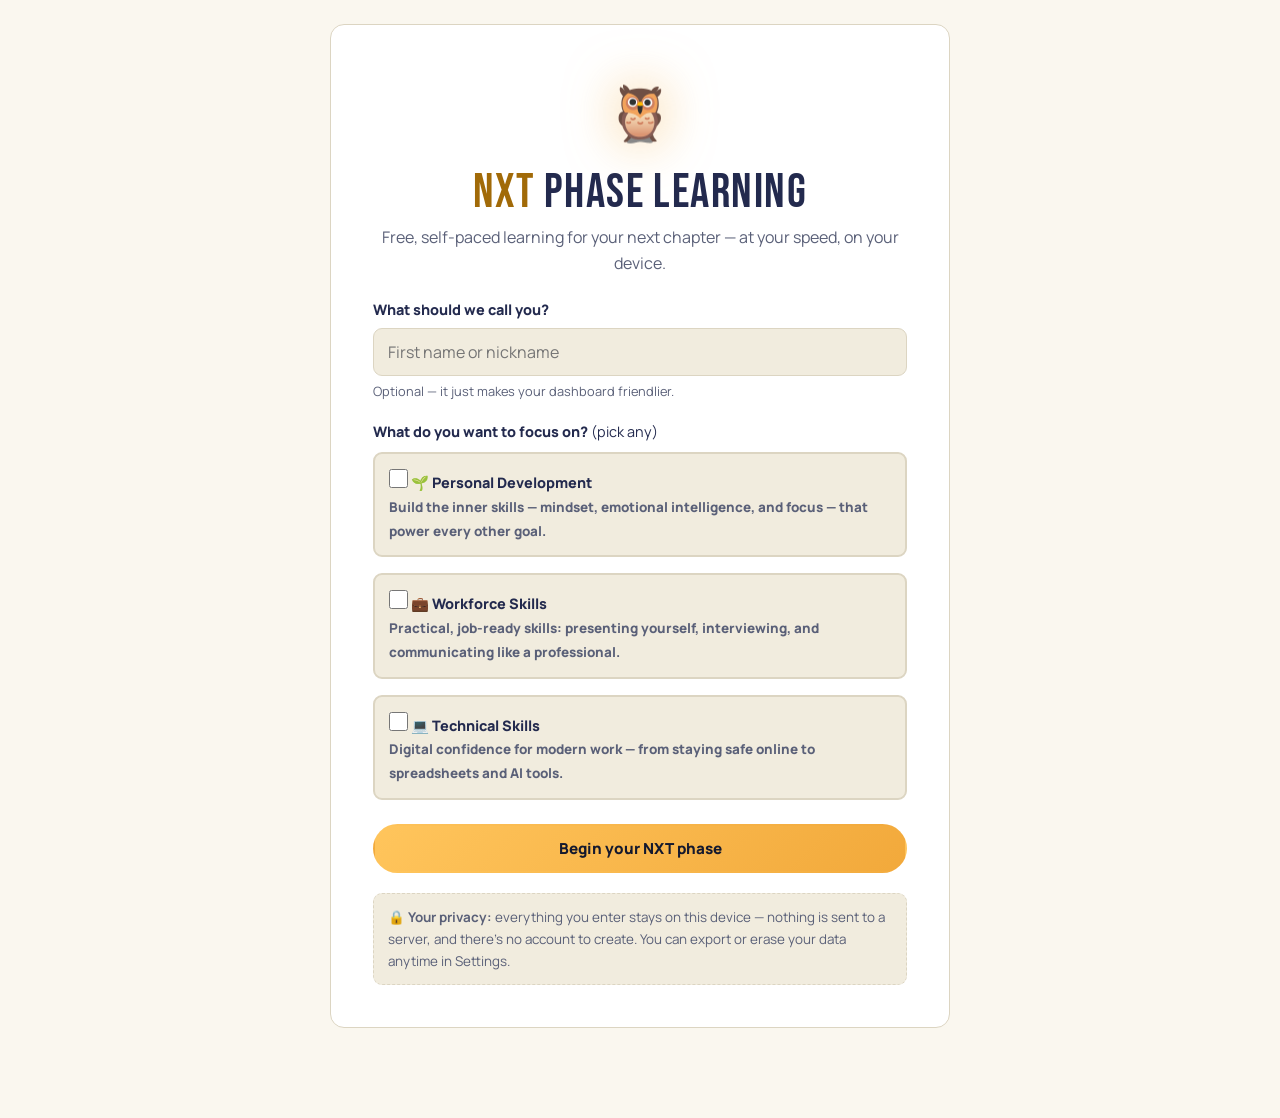
==== index.html @ ee25d18f "NXT Phase Learning v1.1 — pilot release Self-paced LMS for individual learners: 9 courses across per" ====
<!DOCTYPE html>
<html lang="en">
<head>
  <meta charset="UTF-8">
  <meta name="viewport" content="width=device-width, initial-scale=1.0, viewport-fit=cover">
  <meta name="description" content="NXT Phase Learning — free self-paced courses in personal development, workforce skills, and technical skills, plus local mental health and library resources.">
  <meta name="color-scheme" content="dark light">
  <meta name="theme-color" content="#0B1026">
  <meta name="mobile-web-app-capable" content="yes">
  <link rel="manifest" href="manifest.json">
  <link rel="apple-touch-icon" href="icon.svg">
  <title>NXT Phase Learning</title>
  <link rel="preconnect" href="https://fonts.googleapis.com">
  <link rel="preconnect" href="https://fonts.gstatic.com" crossorigin>
  <link href="https://fonts.googleapis.com/css2?family=Bebas+Neue&family=Manrope:wght@400;500;600;700;800&display=swap" rel="stylesheet">
  <link rel="stylesheet" href="styles.css">
  <link rel="icon" href="icon.svg" type="image/svg+xml">
</head>
<body data-theme="dark">
  <a class="skip-link" href="#main-content">Skip to main content</a>
  <div id="app">
    <div id="app-header"></div>
    <main id="main-content" tabindex="-1"></main>
    <div id="app-nav"></div>
  </div>
  <script src="data.js"></script>
  <script src="app.js"></script>
</body>
</html>
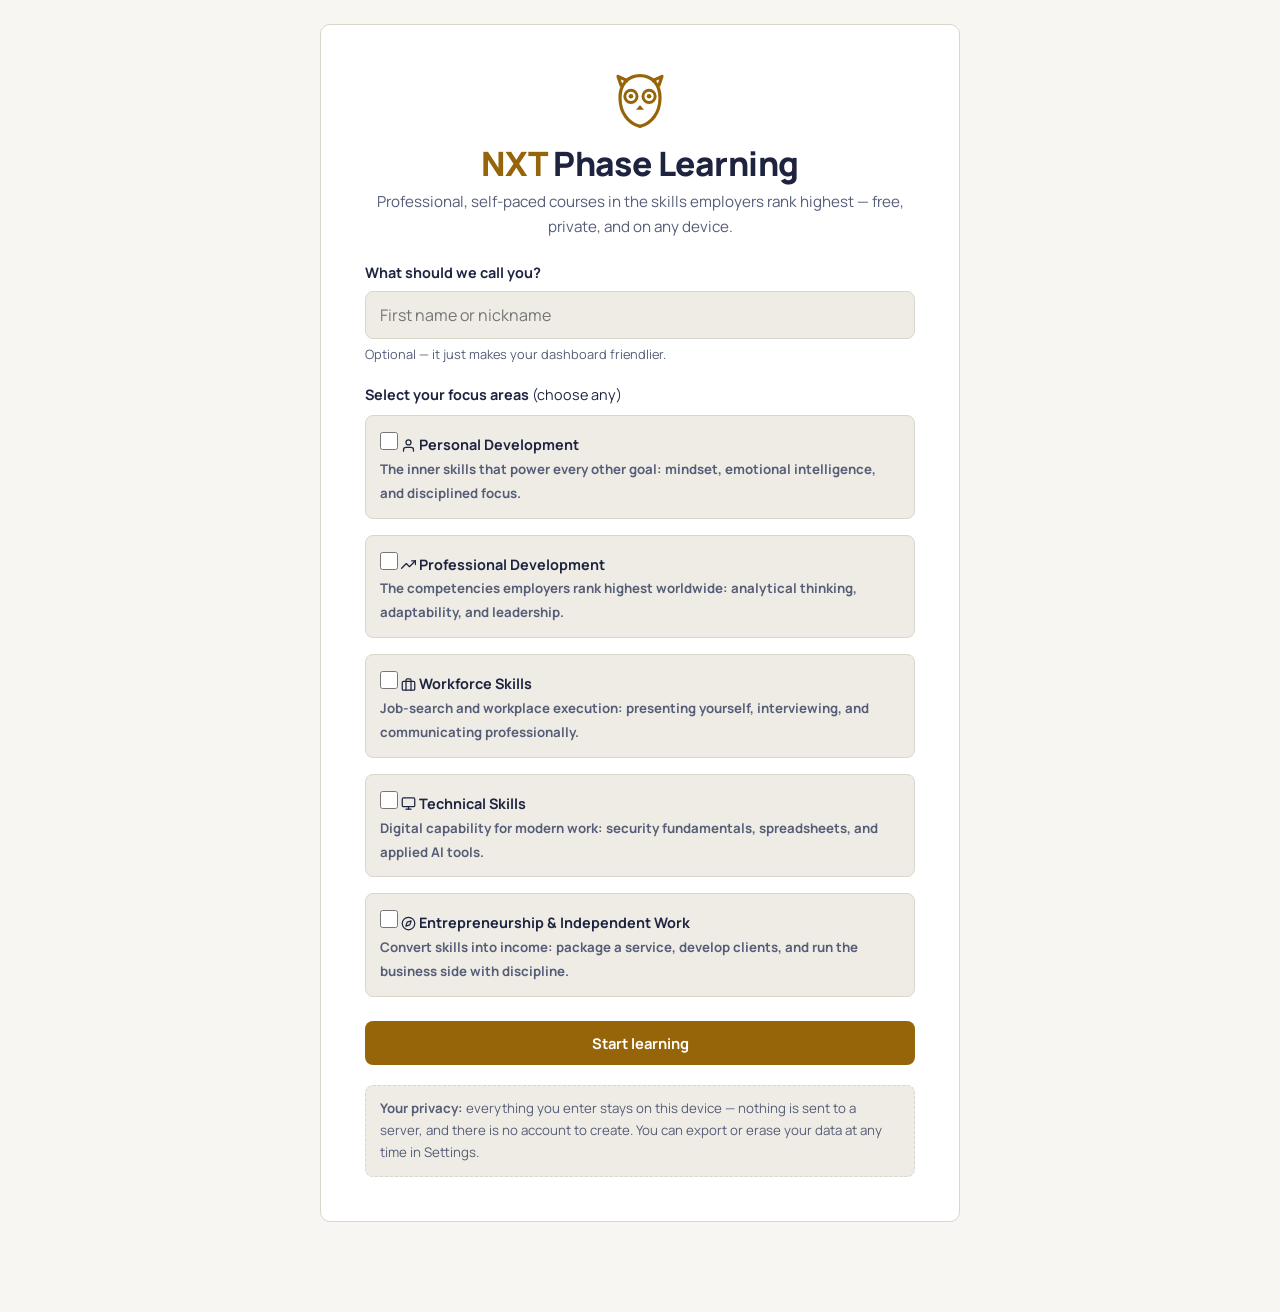
==== commit 57f8600e: "v2: enterprise redesign + professional development & entrepreneurship pillars - Remove all emojis; i" ====
--- a/index.html
+++ b/index.html
@@ -12,7 +12,7 @@
   <title>NXT Phase Learning</title>
   <link rel="preconnect" href="https://fonts.googleapis.com">
   <link rel="preconnect" href="https://fonts.gstatic.com" crossorigin>
-  <link href="https://fonts.googleapis.com/css2?family=Bebas+Neue&family=Manrope:wght@400;500;600;700;800&display=swap" rel="stylesheet">
+  <link href="https://fonts.googleapis.com/css2?family=Manrope:wght@400;500;600;700;800&display=swap" rel="stylesheet">
   <link rel="stylesheet" href="styles.css">
   <link rel="icon" href="icon.svg" type="image/svg+xml">
 </head>
--- a/styles.css
+++ b/styles.css
@@ -0,0 +1,493 @@
+/* ============================================================
+   NXT Phase Learning — design system v2 (enterprise)
+   One type family, restrained color, SVG iconography, no
+   decorative gimmicks. Dark is the default theme; light mode
+   passes contrast independently.
+   ============================================================ */
+
+:root {
+  --font: 'Manrope', -apple-system, 'Segoe UI', Helvetica, Arial, sans-serif;
+
+  --radius: 10px;
+  --radius-sm: 8px;
+  --shadow: 0 4px 18px rgba(4, 7, 20, 0.28);
+  --maxw: 1120px;
+  --nav-h: 60px;
+}
+
+/* ---------- Dark (default) ---------- */
+[data-theme="dark"] {
+  color-scheme: dark;
+  --bg: #0C1120;
+  --bg-soft: #121830;
+  --card: #161D38;
+  --card-raised: #1B2344;
+  --line: #273052;
+  --text: #EDEFF5;
+  --text-dim: #A9B0C7;
+  --gold: #F2A93B;
+  --gold-strong: #FFC155;
+  --gold-ink: #12172B;
+  --teal: #4FC3A8;
+  --violet: #A395EE;
+  --blue: #6FA5E8;
+  --sage: #8FBF7F;
+  --danger: #FF8585;
+  --ok: #6ED584;
+  --hero-grad: linear-gradient(135deg, #182046 0%, #10162E 60%, #0C1120 100%);
+  --focus-ring: #FFC155;
+}
+
+/* ---------- Light ---------- */
+[data-theme="light"] {
+  color-scheme: light;
+  --bg: #F7F6F2;
+  --bg-soft: #EEECE5;
+  --card: #FFFFFF;
+  --card-raised: #FFFFFF;
+  --line: #D9D6CC;
+  --text: #1E2440;
+  --text-dim: #565D77;
+  --gold: #96650A;
+  --gold-strong: #7A5205;
+  --gold-ink: #FFFFFF;
+  --teal: #0C6E59;
+  --violet: #5546AC;
+  --blue: #1E5CA8;
+  --sage: #3E7A3E;
+  --danger: #B3261E;
+  --ok: #1E7A34;
+  --hero-grad: linear-gradient(135deg, #1E2440 0%, #2C3560 100%);
+  --focus-ring: #5546AC;
+  --shadow: 0 4px 16px rgba(30, 36, 64, 0.10);
+}
+
+* { box-sizing: border-box; margin: 0; padding: 0; }
+
+html { scroll-behavior: smooth; }
+@media (prefers-reduced-motion: reduce) {
+  html { scroll-behavior: auto; }
+  *, *::before, *::after { animation-duration: 0.01ms !important; transition-duration: 0.01ms !important; }
+}
+
+body {
+  font-family: var(--font);
+  background: var(--bg);
+  color: var(--text);
+  line-height: 1.65;
+  min-height: 100vh;
+  -webkit-font-smoothing: antialiased;
+}
+
+img { max-width: 100%; }
+
+h1, h2, h3 { font-weight: 800; line-height: 1.2; letter-spacing: -0.015em; }
+h1 { font-size: clamp(1.55rem, 3.4vw, 2.1rem); }
+h2 { font-size: clamp(1.15rem, 2.4vw, 1.4rem); }
+h3 { font-size: 1.05rem; }
+h4 { font-size: 1rem; margin-top: 1.1em; }
+p + p { margin-top: 0.9em; }
+
+a { color: var(--gold); }
+[data-theme="dark"] a { color: var(--gold-strong); }
+
+:focus-visible {
+  outline: 3px solid var(--focus-ring);
+  outline-offset: 2px;
+  border-radius: 4px;
+}
+
+.icn { display: inline-block; vertical-align: -0.18em; flex-shrink: 0; }
+.h-ico { display: inline-block; vertical-align: -0.22em; margin-right: 4px; }
+
+.skip-link {
+  position: absolute; left: -9999px; top: 0;
+  background: var(--gold); color: var(--gold-ink);
+  padding: 10px 18px; z-index: 200; border-radius: 0 0 var(--radius-sm) 0;
+  font-weight: 700; text-decoration: none;
+}
+.skip-link:focus { left: 0; }
+
+/* ============ Header ============ */
+.site-header {
+  position: sticky; top: 0; z-index: 60;
+  background: color-mix(in srgb, var(--bg) 90%, transparent);
+  backdrop-filter: blur(10px);
+  border-bottom: 1px solid var(--line);
+}
+.header-inner {
+  max-width: var(--maxw); margin: 0 auto;
+  display: flex; align-items: center; gap: 14px;
+  padding: 10px 20px;
+}
+.brand {
+  display: flex; align-items: center; gap: 10px;
+  font-family: var(--font); font-weight: 800;
+  font-size: 1.02rem; letter-spacing: 0.01em;
+  color: var(--text); text-decoration: none; border: none; background: none; cursor: pointer;
+}
+.brand .owl { color: var(--gold); display: grid; place-items: center; }
+[data-theme="dark"] .brand .owl { color: var(--gold-strong); }
+.brand .brand-nxt { color: var(--gold); }
+[data-theme="dark"] .brand .brand-nxt { color: var(--gold-strong); }
+
+.header-spacer { flex: 1; }
+
+.desktop-nav { display: none; gap: 2px; }
+.desktop-nav button {
+  font-family: var(--font); font-size: 0.92rem; font-weight: 700;
+  background: none; border: none; cursor: pointer;
+  color: var(--text-dim); padding: 8px 15px; border-radius: var(--radius-sm);
+}
+.desktop-nav button[aria-current="page"] {
+  color: var(--gold-ink); background: var(--gold);
+}
+.desktop-nav button:hover { color: var(--text); background: var(--bg-soft); }
+.desktop-nav button[aria-current="page"]:hover { color: var(--gold-ink); background: var(--gold); }
+
+.theme-toggle {
+  background: var(--card); color: var(--text);
+  border: 1px solid var(--line); border-radius: var(--radius-sm);
+  width: 38px; height: 38px; cursor: pointer;
+  display: grid; place-items: center;
+}
+.theme-toggle:hover { border-color: var(--gold); }
+
+/* ============ Bottom nav (mobile) ============ */
+.bottom-nav {
+  position: fixed; bottom: 0; left: 0; right: 0; z-index: 60;
+  display: grid; grid-template-columns: repeat(4, 1fr);
+  background: color-mix(in srgb, var(--bg-soft) 96%, transparent);
+  backdrop-filter: blur(10px);
+  border-top: 1px solid var(--line);
+  padding-bottom: env(safe-area-inset-bottom);
+  height: calc(var(--nav-h) + env(safe-area-inset-bottom));
+}
+.bottom-nav button {
+  background: none; border: none; cursor: pointer;
+  display: flex; flex-direction: column; align-items: center; justify-content: center; gap: 3px;
+  font-family: var(--font); font-size: 0.66rem; font-weight: 700; letter-spacing: 0.02em;
+  color: var(--text-dim);
+}
+.bottom-nav button .ico { line-height: 0; }
+.bottom-nav button[aria-current="page"] { color: var(--gold); }
+[data-theme="dark"] .bottom-nav button[aria-current="page"] { color: var(--gold-strong); }
+
+@media (min-width: 820px) {
+  .desktop-nav { display: flex; }
+  .bottom-nav { display: none; }
+}
+
+/* ============ Layout ============ */
+.container {
+  max-width: var(--maxw); margin: 0 auto;
+  padding: 26px 20px calc(var(--nav-h) + 44px);
+}
+@media (min-width: 820px) { .container { padding-bottom: 64px; } }
+
+.section { margin-top: 36px; }
+.section-head { display: flex; align-items: baseline; justify-content: space-between; gap: 10px; margin-bottom: 14px; }
+.section-head .see-all {
+  background: none; border: none; color: var(--gold); font-weight: 700; cursor: pointer; font-size: 0.88rem;
+  font-family: var(--font);
+}
+[data-theme="dark"] .section-head .see-all { color: var(--gold-strong); }
+.section-head .see-all:hover { text-decoration: underline; }
+
+/* ============ Hero ============ */
+.hero {
+  background: var(--hero-grad);
+  border: 1px solid var(--line);
+  border-radius: var(--radius);
+  padding: clamp(26px, 4.5vw, 44px);
+  color: #EFF1F7;
+  position: relative; overflow: hidden;
+  box-shadow: var(--shadow);
+}
+.hero::before {
+  content: '';
+  position: absolute; top: 0; left: 0;
+  width: 64px; height: 4px;
+  background: var(--gold);
+  border-radius: 0 0 4px 0;
+}
+[data-theme="dark"] .hero::before { background: #F2A93B; }
+.hero .eyebrow {
+  font-weight: 700; font-size: 0.75rem; letter-spacing: 0.14em; text-transform: uppercase;
+  color: #F2C980;
+}
+.hero h1 { color: #FCFCF8; margin: 8px 0 10px; }
+.hero p { max-width: 62ch; color: #C6CBDD; font-size: 0.97rem; }
+.hero-cta-row { display: flex; flex-wrap: wrap; gap: 10px; margin-top: 20px; }
+
+.hero-stats {
+  display: grid; grid-template-columns: repeat(3, 1fr); gap: 10px;
+  margin-top: 24px; max-width: 520px;
+}
+.stat-chip {
+  background: rgba(255, 255, 255, 0.06);
+  border: 1px solid rgba(255, 255, 255, 0.14);
+  border-radius: var(--radius-sm); padding: 12px 12px; text-align: center;
+}
+.stat-chip .num { font-weight: 800; font-size: 1.55rem; color: #F2C980; line-height: 1.15; }
+.stat-chip .lbl { font-size: 0.68rem; font-weight: 700; letter-spacing: 0.07em; text-transform: uppercase; color: #B9BFD4; }
+
+/* ============ Buttons ============ */
+.btn {
+  display: inline-flex; align-items: center; justify-content: center; gap: 7px;
+  font-family: var(--font); font-weight: 700; font-size: 0.92rem;
+  border-radius: var(--radius-sm); padding: 11px 20px; cursor: pointer;
+  border: 1.5px solid transparent; text-decoration: none;
+  transition: transform 0.08s ease, filter 0.15s ease, border-color 0.15s ease;
+  min-height: 44px;
+}
+.btn:active { transform: scale(0.985); }
+.btn-gold { background: var(--gold); color: var(--gold-ink); }
+[data-theme="dark"] .btn-gold { background: linear-gradient(135deg, #FFC155, #F2A93B); color: #12172B; }
+.btn-gold:hover { filter: brightness(1.05); }
+.btn-outline { background: transparent; color: var(--text); border-color: var(--line); }
+.btn-outline:hover { border-color: var(--gold); }
+.hero .btn-outline { color: #EFF1F7; border-color: rgba(255,255,255,0.35); }
+.hero .btn-outline:hover { border-color: #F2C980; }
+.btn-ghost { background: none; color: var(--gold); border: none; padding: 8px 10px; min-height: 38px; }
+[data-theme="dark"] .btn-ghost { color: var(--gold-strong); }
+.btn-ghost:hover { text-decoration: underline; }
+.btn-danger { background: transparent; border-color: var(--danger); color: var(--danger); }
+.btn-danger:hover { filter: brightness(1.08); }
+.btn-sm { padding: 8px 15px; min-height: 37px; font-size: 0.85rem; }
+.btn-block { width: 100%; }
+.btn:disabled { opacity: 0.45; cursor: not-allowed; }
+
+/* ============ Cards ============ */
+.card {
+  background: var(--card);
+  border: 1px solid var(--line);
+  border-radius: var(--radius);
+  padding: 20px;
+}
+
+.card-grid { display: grid; gap: 14px; grid-template-columns: 1fr; }
+@media (min-width: 640px) { .card-grid { grid-template-columns: repeat(2, 1fr); } }
+@media (min-width: 980px) { .card-grid { grid-template-columns: repeat(3, 1fr); } }
+
+.course-card {
+  display: flex; flex-direction: column; gap: 10px;
+  cursor: pointer; text-align: left; width: 100%;
+  font-family: var(--font); color: var(--text); font-size: 1rem;
+  transition: transform 0.12s ease, border-color 0.12s ease, box-shadow 0.12s ease;
+}
+.course-card:hover { transform: translateY(-2px); border-color: var(--gold); box-shadow: var(--shadow); }
+.course-card .course-title { font-weight: 800; font-size: 1.04rem; line-height: 1.35; letter-spacing: -0.01em; }
+.course-card .course-desc { color: var(--text-dim); font-size: 0.88rem; }
+.course-meta { display: flex; flex-wrap: wrap; gap: 7px; align-items: center; margin-top: auto; }
+
+.pill {
+  display: inline-flex; align-items: center; gap: 5px;
+  font-size: 0.7rem; font-weight: 700; letter-spacing: 0.05em; text-transform: uppercase;
+  padding: 3px 10px; border-radius: 5px;
+  border: 1px solid var(--line); color: var(--text-dim);
+}
+.pill-pillar { border: none; }
+[data-theme="dark"] .pill-pillar { color: #12172B; }
+[data-theme="light"] .pill-pillar { color: #FFFFFF; }
+[data-theme="dark"] .pill-personal { background: var(--gold); }
+[data-theme="dark"] .pill-professional { background: var(--blue); }
+[data-theme="dark"] .pill-workforce { background: var(--teal); }
+[data-theme="dark"] .pill-technical { background: var(--violet); }
+[data-theme="dark"] .pill-business { background: var(--sage); }
+[data-theme="light"] .pill-personal { background: #96650A; }
+[data-theme="light"] .pill-professional { background: #1E5CA8; }
+[data-theme="light"] .pill-workforce { background: #0C6E59; }
+[data-theme="light"] .pill-technical { background: #5546AC; }
+[data-theme="light"] .pill-business { background: #3E7A3E; }
+
+.pill-done { background: var(--ok); border: none; color: #0E2E17; }
+[data-theme="light"] .pill-done { background: #1E7A34; color: #fff; }
+
+/* ============ Progress ============ */
+.progress-track {
+  background: var(--bg-soft); border-radius: 999px; height: 8px; overflow: hidden;
+  border: 1px solid var(--line);
+}
+.progress-fill {
+  height: 100%; border-radius: 999px;
+  background: var(--gold);
+  transition: width 0.4s ease;
+}
+[data-theme="dark"] .progress-fill { background: linear-gradient(90deg, #F2A93B, #FFC155); }
+.progress-row { display: flex; justify-content: space-between; font-size: 0.78rem; color: var(--text-dim); font-weight: 700; margin-bottom: 5px; }
+
+/* ============ Pillar cards ============ */
+.pillar-card { display: flex; flex-direction: column; gap: 6px; }
+.pillar-card .pi { line-height: 0; margin-bottom: 4px; }
+.pillar-card .pn { font-weight: 800; letter-spacing: -0.01em; }
+.pillar-card .pd { color: var(--text-dim); font-size: 0.86rem; }
+
+/* ============ Quote ============ */
+.quote-card {
+  border-left: 3px solid var(--gold);
+  font-size: 1rem;
+}
+.quote-card .qa { color: var(--text-dim); font-size: 0.83rem; font-weight: 700; margin-top: 8px; display: block; }
+
+/* ============ Onboarding ============ */
+.onboard-wrap {
+  min-height: calc(100vh - 70px);
+  display: grid; place-items: center; padding: 24px 18px 90px;
+}
+.onboard-card { max-width: 640px; width: 100%; padding: clamp(26px, 5vw, 44px); }
+.onboard-owl { color: var(--gold); text-align: center; display: block; line-height: 0; margin-bottom: 6px; }
+[data-theme="dark"] .onboard-owl { color: var(--gold-strong); }
+.onboard-card h1 { text-align: center; margin: 10px 0 6px; }
+.onboard-card .sub { text-align: center; color: var(--text-dim); margin-bottom: 22px; font-size: 0.95rem; }
+
+.field { margin-top: 18px; }
+.field label { display: block; font-weight: 700; font-size: 0.9rem; margin-bottom: 6px; }
+.field .hint { font-size: 0.8rem; color: var(--text-dim); margin-top: 5px; }
+input[type="text"], textarea, select {
+  width: 100%; font-family: var(--font); font-size: 1rem;
+  background: var(--bg-soft); color: var(--text);
+  border: 1.5px solid var(--line); border-radius: var(--radius-sm);
+  padding: 12px 14px;
+}
+input:focus, textarea:focus, select:focus { border-color: var(--gold); outline: 3px solid var(--focus-ring); outline-offset: 1px; }
+
+.choice-grid { display: grid; gap: 10px; margin-top: 8px; }
+.choice {
+  display: flex; gap: 12px; align-items: flex-start;
+  background: var(--bg-soft); border: 1.5px solid var(--line);
+  border-radius: var(--radius-sm); padding: 13px 14px; cursor: pointer;
+  font-size: 0.94rem;
+}
+.choice input { accent-color: var(--gold); width: 18px; height: 18px; margin-top: 3px; flex-shrink: 0; }
+.choice.selected { border-color: var(--gold); background: color-mix(in srgb, var(--gold) 9%, var(--bg-soft)); }
+.choice .cl { font-weight: 700; }
+.choice .cd { color: var(--text-dim); font-size: 0.83rem; }
+
+.privacy-note {
+  margin-top: 20px; padding: 12px 14px; border-radius: var(--radius-sm);
+  background: var(--bg-soft); border: 1px dashed var(--line);
+  font-size: 0.83rem; color: var(--text-dim);
+}
+
+/* ============ Course detail ============ */
+.detail-hero { display: flex; flex-direction: column; gap: 12px; }
+.obj-list { list-style: none; display: grid; gap: 9px; margin-top: 10px; }
+.obj-list li { display: flex; gap: 10px; align-items: flex-start; }
+.obj-list .tick { color: var(--ok); line-height: 1.5; }
+
+.lesson-list { display: grid; gap: 9px; margin-top: 12px; }
+.lesson-row {
+  display: flex; align-items: center; gap: 13px; width: 100%; text-align: left;
+  background: var(--card); border: 1px solid var(--line); border-radius: var(--radius-sm);
+  padding: 13px 15px; cursor: pointer; font-family: var(--font); color: var(--text); font-size: 0.94rem;
+}
+.lesson-row:hover { border-color: var(--gold); }
+.lesson-row .status {
+  width: 30px; height: 30px; border-radius: 50%; flex-shrink: 0;
+  display: grid; place-items: center; font-size: 0.82rem; font-weight: 700;
+  border: 1.5px solid var(--line); color: var(--text-dim);
+}
+.lesson-row.done .status { background: var(--ok); border-color: var(--ok); color: #0E2E17; }
+[data-theme="light"] .lesson-row.done .status { color: #fff; }
+.lesson-row .lt { font-weight: 700; flex: 1; }
+.lesson-row .lm { color: var(--text-dim); font-size: 0.78rem; white-space: nowrap; }
+
+/* ============ Lesson view ============ */
+.lesson-shell { max-width: 780px; margin: 0 auto; }
+.lesson-topbar { display: flex; align-items: center; justify-content: space-between; gap: 10px; margin-bottom: 14px; flex-wrap: wrap; }
+.lesson-body { font-size: 1rem; }
+.lesson-body h4 {
+  font-weight: 800; color: var(--gold);
+  text-transform: uppercase; letter-spacing: 0.09em; font-size: 0.8rem;
+}
+[data-theme="dark"] .lesson-body h4 { color: var(--gold-strong); }
+.lesson-body ul, .lesson-body ol { padding-left: 22px; margin: 0.9em 0; display: grid; gap: 8px; }
+.lesson-body code {
+  background: var(--bg-soft); border: 1px solid var(--line);
+  padding: 1px 7px; border-radius: 5px; font-size: 0.9em;
+}
+.lesson-nav-row { display: flex; justify-content: space-between; gap: 10px; margin-top: 28px; }
+
+/* ============ Quiz ============ */
+.quiz-q { font-weight: 800; font-size: 1.03rem; margin-bottom: 12px; letter-spacing: -0.01em; }
+.quiz-options { display: grid; gap: 10px; }
+.quiz-progress { font-size: 0.75rem; font-weight: 800; color: var(--text-dim); letter-spacing: 0.09em; text-transform: uppercase; margin-bottom: 10px; }
+
+.result-ring {
+  width: 124px; height: 124px; border-radius: 50%; margin: 0 auto 16px;
+  display: grid; place-items: center;
+  font-weight: 800; font-size: 1.9rem; letter-spacing: -0.02em;
+  border: 5px solid var(--gold); color: var(--text);
+}
+.result-detail { border-top: 1px solid var(--line); padding-top: 14px; margin-top: 14px; }
+.result-detail .rq { font-weight: 700; }
+.result-detail .re { color: var(--text-dim); font-size: 0.88rem; margin-top: 4px; }
+.rd-ok { color: var(--ok); font-weight: 800; }
+.rd-no { color: var(--danger); font-weight: 800; }
+
+/* ============ Wellness hub ============ */
+.crisis-banner {
+  border: 1.5px solid var(--gold);
+  background: color-mix(in srgb, var(--gold) 8%, var(--card));
+  border-radius: var(--radius); padding: 18px 20px;
+}
+.crisis-banner h3 { margin-bottom: 8px; }
+.crisis-lines { display: grid; gap: 10px; margin-top: 8px; }
+.crisis-line { display: flex; flex-wrap: wrap; gap: 6px 14px; align-items: baseline; }
+.crisis-line .cn { font-weight: 700; }
+.crisis-line .cd { color: var(--text-dim); font-size: 0.88rem; }
+
+.zip-form { display: flex; gap: 10px; margin-top: 14px; flex-wrap: wrap; }
+.zip-form input { flex: 1; min-width: 160px; max-width: 250px; font-size: 1.1rem; letter-spacing: 0.1em; }
+.zip-error { color: var(--danger); font-weight: 700; font-size: 0.88rem; margin-top: 8px; }
+
+.resource-card { display: flex; gap: 14px; align-items: flex-start; }
+.resource-card .ri { color: var(--gold); line-height: 0; margin-top: 4px; }
+[data-theme="dark"] .resource-card .ri { color: var(--gold-strong); }
+.resource-card .rn { font-weight: 800; letter-spacing: -0.01em; }
+.resource-card .rd { color: var(--text-dim); font-size: 0.88rem; margin: 4px 0 10px; }
+
+.disclaimer { font-size: 0.78rem; color: var(--text-dim); margin-top: 18px; }
+
+/* ============ Modal ============ */
+.modal-overlay {
+  position: fixed; inset: 0; z-index: 100;
+  background: rgba(4, 7, 20, 0.72);
+  display: grid; place-items: center; padding: 20px;
+}
+.modal {
+  background: var(--card-raised); border: 1px solid var(--line);
+  border-radius: var(--radius); max-width: 440px; width: 100%;
+  padding: 30px; text-align: center; box-shadow: var(--shadow);
+}
+.modal .big { line-height: 0; margin-bottom: 6px; }
+.modal h2 { margin: 8px 0 6px; }
+.modal p { color: var(--text-dim); }
+.modal .modal-actions { display: flex; gap: 10px; justify-content: center; margin-top: 20px; flex-wrap: wrap; }
+
+/* ============ Settings / misc ============ */
+.settings-list { display: grid; gap: 14px; }
+.setting-row { display: flex; align-items: center; justify-content: space-between; gap: 14px; flex-wrap: wrap; }
+.setting-row .sl { font-weight: 800; }
+.setting-row .sd { color: var(--text-dim); font-size: 0.85rem; }
+
+.empty-state { text-align: center; padding: 40px 20px; color: var(--text-dim); }
+
+.back-link { margin-bottom: 14px; display: inline-flex; }
+
+.toast {
+  position: fixed; left: 50%; transform: translateX(-50%);
+  bottom: calc(var(--nav-h) + 18px); z-index: 90;
+  background: var(--card-raised); color: var(--text);
+  border: 1px solid var(--gold); border-radius: var(--radius-sm);
+  padding: 10px 20px; font-weight: 700; font-size: 0.9rem;
+  box-shadow: var(--shadow);
+  animation: toast-in 0.25s ease;
+}
+@keyframes toast-in { from { opacity: 0; transform: translateX(-50%) translateY(10px); } }
+
+.visually-hidden {
+  position: absolute; width: 1px; height: 1px; overflow: hidden;
+  clip: rect(0 0 0 0); white-space: nowrap;
+}
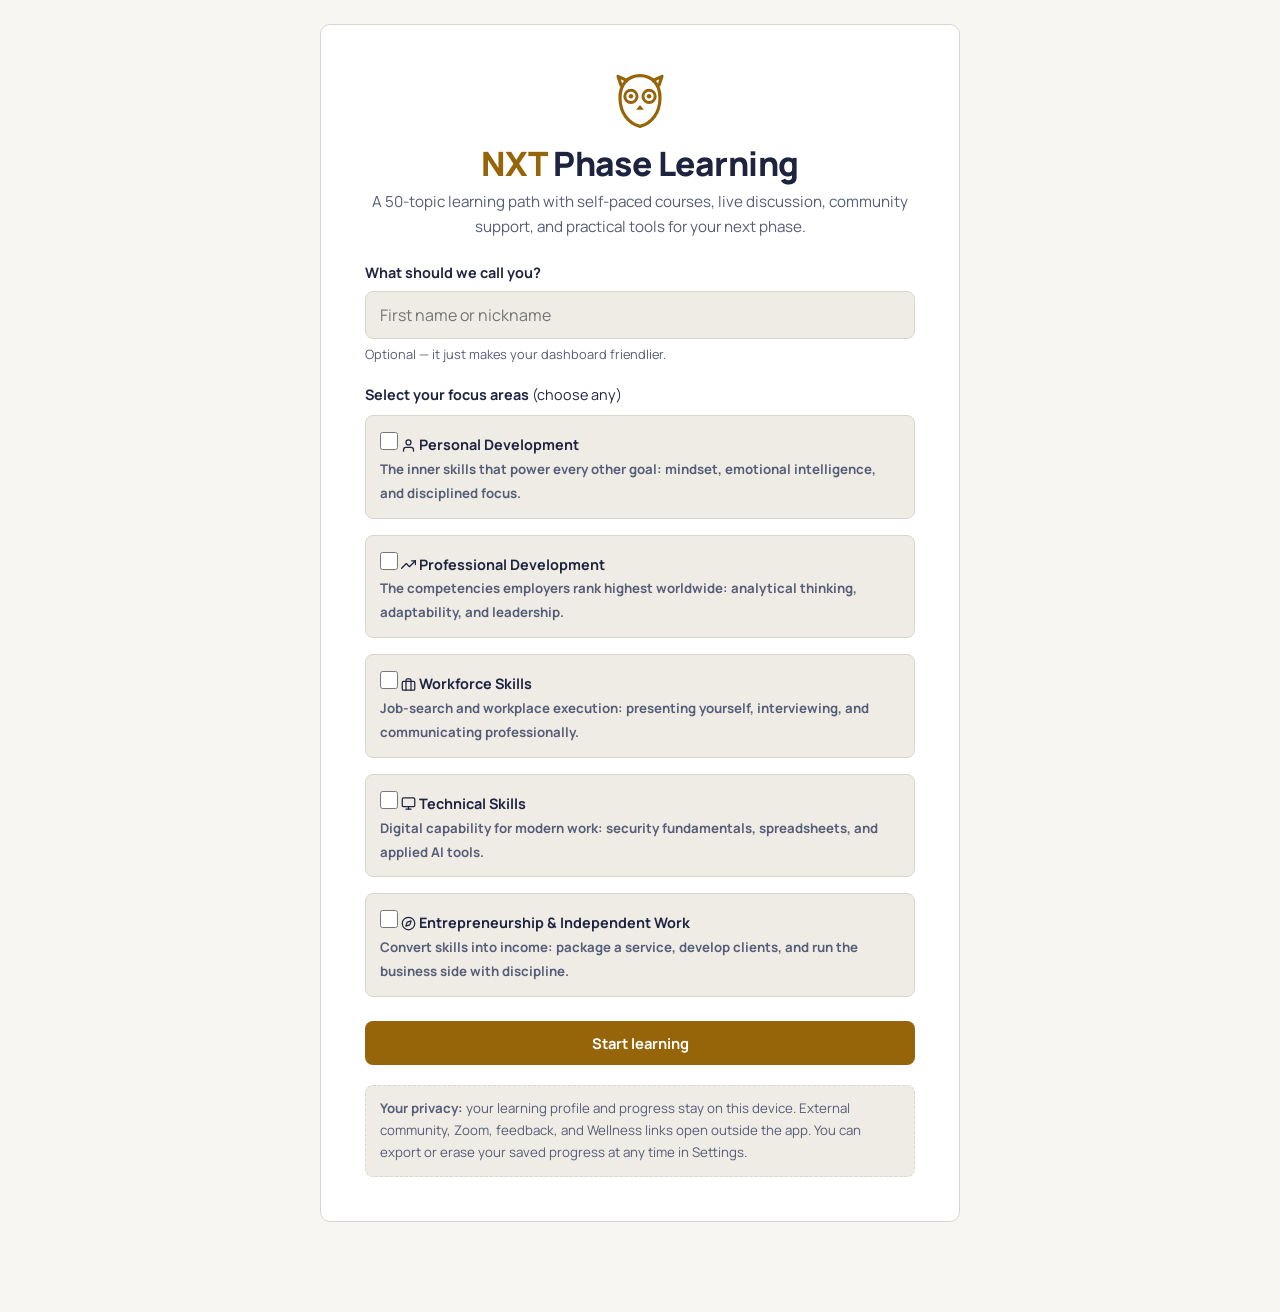
==== commit c97b024e: "v4: add program community and 50-topic curriculum" ====
--- a/index.html
+++ b/index.html
@@ -3,7 +3,7 @@
 <head>
   <meta charset="UTF-8">
   <meta name="viewport" content="width=device-width, initial-scale=1.0, viewport-fit=cover">
-  <meta name="description" content="NXT Phase Learning — free self-paced courses in personal development, workforce skills, and technical skills, plus local mental health and library resources.">
+  <meta name="description" content="NXT Phase Learning — a 50-topic learning path with live Zoom discussion, WhatsApp community support, self-paced courses, technical foundations, and wellness resources.">
   <meta name="color-scheme" content="dark light">
   <meta name="theme-color" content="#0B1026">
   <meta name="mobile-web-app-capable" content="yes">
--- a/styles.css
+++ b/styles.css
@@ -156,7 +156,7 @@
 /* ============ Bottom nav (mobile) ============ */
 .bottom-nav {
   position: fixed; bottom: 0; left: 0; right: 0; z-index: 60;
-  display: grid; grid-template-columns: repeat(4, 1fr);
+  display: grid; grid-template-columns: repeat(5, 1fr);
   background: color-mix(in srgb, var(--bg-soft) 96%, transparent);
   backdrop-filter: blur(10px);
   border-top: 1px solid var(--line);
@@ -448,6 +448,89 @@
 .resource-card .rn { font-weight: 800; letter-spacing: -0.01em; }
 .resource-card .rd { color: var(--text-dim); font-size: 0.88rem; margin: 4px 0 10px; }
 
+/* ============ Program / community ============ */
+.program-hero {
+  background: var(--hero-grad);
+  border: 1px solid var(--line);
+  border-radius: var(--radius);
+  padding: clamp(26px, 4.5vw, 44px);
+  color: #EFF1F7;
+  box-shadow: var(--shadow);
+}
+.program-hero .eyebrow {
+  font-weight: 700; font-size: 0.75rem; letter-spacing: 0.14em; text-transform: uppercase;
+  color: #F2C980;
+}
+.program-hero h1 { color: #FCFCF8; margin: 8px 0 10px; }
+.program-hero p { max-width: 66ch; color: #C6CBDD; font-size: 0.97rem; }
+
+.program-action-grid {
+  display: grid; gap: 14px; grid-template-columns: 1fr;
+}
+@media (min-width: 820px) { .program-action-grid { grid-template-columns: repeat(3, 1fr); } }
+.program-action {
+  color: var(--text); text-decoration: none; min-height: 148px;
+  transition: transform 0.12s ease, border-color 0.12s ease, box-shadow 0.12s ease;
+}
+.program-action:hover { transform: translateY(-2px); border-color: var(--gold); box-shadow: var(--shadow); }
+.program-action span.rn,
+.program-action span.rd,
+.source-card span.rn,
+.source-card span.rd { display: block; }
+
+.program-session { display: grid; gap: 18px; }
+.program-session h3 { margin-top: 8px; }
+.program-muted { color: var(--text-dim); font-size: 0.93rem; }
+.program-meeting-box {
+  display: grid; grid-template-columns: repeat(2, minmax(0, 1fr)); gap: 10px;
+}
+.program-meeting-box div {
+  background: var(--bg-soft); border: 1px solid var(--line);
+  border-radius: var(--radius-sm); padding: 12px 14px;
+}
+.program-meeting-box strong {
+  display: block; font-size: 0.72rem; color: var(--text-dim);
+  letter-spacing: 0.08em; text-transform: uppercase;
+}
+.program-meeting-box span { font-weight: 800; }
+.program-list { padding-left: 22px; display: grid; gap: 8px; margin-top: 10px; }
+.program-reflection {
+  margin-top: 14px; padding: 14px;
+  border: 1px solid var(--gold); border-radius: var(--radius-sm);
+  background: color-mix(in srgb, var(--gold) 8%, var(--card));
+}
+.program-reflection span {
+  display: block; color: var(--gold); font-weight: 800;
+  font-size: 0.75rem; letter-spacing: 0.12em; text-transform: uppercase;
+}
+[data-theme="dark"] .program-reflection span { color: var(--gold-strong); }
+.program-reflection p { margin-top: 4px; font-weight: 700; }
+.program-step .pn { display: block; font-weight: 800; margin-bottom: 6px; }
+.program-step .pd { color: var(--text-dim); font-size: 0.88rem; }
+.program-map {
+  display: grid; gap: 10px; margin: 16px 0;
+  grid-template-columns: 1fr;
+}
+@media (min-width: 700px) { .program-map { grid-template-columns: repeat(2, 1fr); } }
+.program-map-item {
+  display: grid; grid-template-columns: auto 1fr auto; align-items: center; gap: 10px;
+  background: var(--bg-soft); border: 1px solid var(--line);
+  border-radius: var(--radius-sm); padding: 11px 12px;
+}
+.program-map-item span:last-child { color: var(--text-dim); font-size: 0.82rem; font-weight: 700; }
+.source-grid { display: grid; gap: 14px; grid-template-columns: 1fr; }
+@media (min-width: 760px) { .source-grid { grid-template-columns: repeat(2, 1fr); } }
+.source-card {
+  color: var(--text); text-decoration: none;
+  transition: transform 0.12s ease, border-color 0.12s ease, box-shadow 0.12s ease;
+}
+.source-card:hover { transform: translateY(-2px); border-color: var(--gold); box-shadow: var(--shadow); }
+.source-link {
+  display: inline-flex; align-items: center; gap: 5px;
+  margin-top: 10px; color: var(--gold); font-weight: 800; font-size: 0.83rem;
+}
+[data-theme="dark"] .source-link { color: var(--gold-strong); }
+
 .disclaimer { font-size: 0.78rem; color: var(--text-dim); margin-top: 18px; }
 
 /* ============ Modal ============ */
@@ -491,3 +574,24 @@
   position: absolute; width: 1px; height: 1px; overflow: hidden;
   clip: rect(0 0 0 0); white-space: nowrap;
 }
+
+/* ============ Microlearning (v3) ============ */
+.listen-row {
+  display: flex; align-items: center; gap: 12px; flex-wrap: wrap;
+  margin: 12px 0 4px; padding-bottom: 14px;
+  border-bottom: 1px solid var(--line);
+}
+.listen-hint { font-size: 0.8rem; color: var(--text-dim); }
+
+.filter-row { display: flex; gap: 8px; margin-top: 16px; flex-wrap: wrap; }
+.filter-chip {
+  font-family: var(--font); font-weight: 700; font-size: 0.84rem;
+  background: var(--card); color: var(--text-dim);
+  border: 1.5px solid var(--line); border-radius: 999px;
+  padding: 7px 16px; cursor: pointer;
+}
+.filter-chip:hover { border-color: var(--gold); color: var(--text); }
+.filter-chip.active { background: var(--gold); border-color: var(--gold); color: var(--gold-ink); }
+[data-theme="dark"] .filter-chip.active { color: #12172B; }
+
+.micro-card { border-left: 3px solid var(--gold); }
